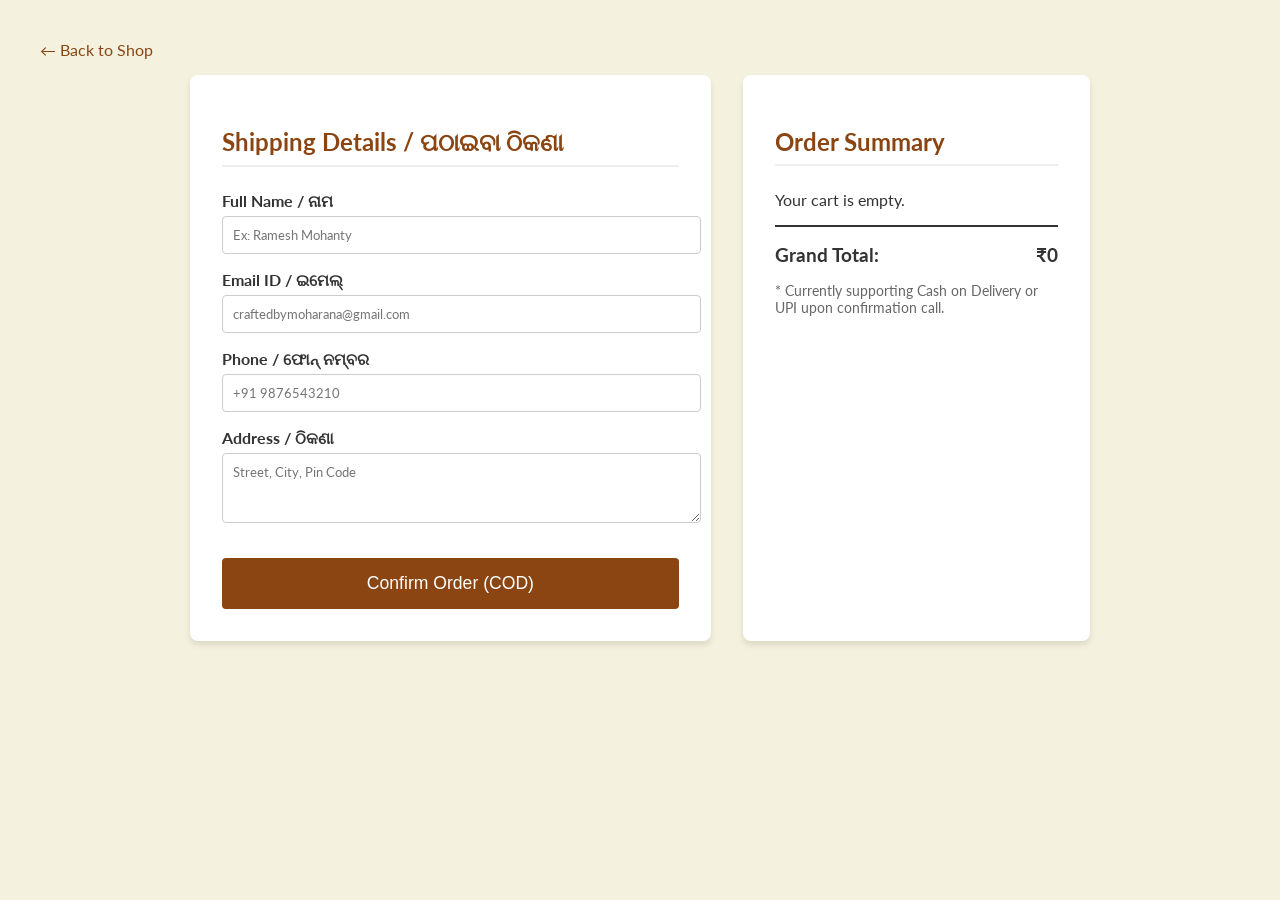
==== checkout.html @ 7d503a2c "Initial commit: CraftedByMoharana website Added frontend files including HTML, CSS, JavaScript, and " ====
<!DOCTYPE html>
<html lang="en">
<head>
    <meta charset="UTF-8">
    <meta name="viewport" content="width=device-width, initial-scale=1.0">
    <title>Checkout | CraftedByMoharana</title>
    <link rel="icon" type="image/png" href="images/logo-icon.png">
    <link href="https://fonts.googleapis.com/css2?family=Lato:wght@400;700&display=swap" rel="stylesheet">
    <style>
        :root { --primary: #8B4513; --bg: #F4F1DE; --white: #fff; }
        body { font-family: 'Lato', sans-serif; background: var(--bg); padding: 2rem; color: #333; }
        
        .container { max-width: 900px; margin: 0 auto; display: grid; grid-template-columns: 1.5fr 1fr; gap: 2rem; }
        
        .card { background: var(--white); padding: 2rem; border-radius: 8px; box-shadow: 0 4px 6px rgba(0,0,0,0.1); }
        h2 { color: var(--primary); margin-bottom: 1.5rem; border-bottom: 2px solid #eee; padding-bottom: 0.5rem; }

        .form-group { margin-bottom: 1rem; }
        label { display: block; margin-bottom: 5px; font-weight: bold; }
        input, textarea { width: 100%; padding: 10px; border: 1px solid #ccc; border-radius: 4px; font-family: inherit; }
        
        .order-item { display: flex; justify-content: space-between; margin-bottom: 1rem; border-bottom: 1px solid #f0f0f0; padding-bottom: 0.5rem; }
        .total-section { font-size: 1.2rem; font-weight: bold; margin-top: 1rem; padding-top: 1rem; border-top: 2px solid #333; display: flex; justify-content: space-between; }
        
        .place-order-btn {
            background: var(--primary); color: white; border: none; width: 100%; padding: 15px;
            font-size: 1.1rem; border-radius: 4px; cursor: pointer; margin-top: 1rem;
        }
        .place-order-btn:hover { opacity: 0.9; }
        .back-link { display: block; margin-bottom: 1rem; color: var(--primary); text-decoration: none; }

        @media (max-width: 768px) { .container { grid-template-columns: 1fr; } }
    </style>
</head>
<body>

    <a href="index.html" class="back-link">← Back to Shop</a>

    <div class="container">
        <div class="card">
            <h2>Shipping Details / ପଠାଇବା ଠିକଣା</h2>
            <form id="checkoutForm" onsubmit="handleOrder(event)">
                <div class="form-group">
                    <label>Full Name / ନାମ</label>
                    <input type="text" required placeholder="Ex: Ramesh Mohanty">
                </div>
                <div class="form-group">
                    <label>Email ID / ଇମେଲ୍</label>
                    <input type="email" required placeholder="craftedbymoharana@gmail.com">
                </div>
                <div class="form-group">
                    <label>Phone / ଫୋନ୍ ନମ୍ବର</label>
                    <input type="tel" required placeholder="+91 9876543210">
                </div>
                <div class="form-group">
                    <label>Address / ଠିକଣା</label>
                    <textarea rows="3" required placeholder="Street, City, Pin Code"></textarea>
                </div>
                <button type="submit" class="place-order-btn">Confirm Order (COD)</button>
            </form>
        </div>

        <div class="card">
            <h2>Order Summary</h2>
            <div id="orderItems">
                </div>
            <div class="total-section">
                <span>Grand Total:</span>
                <span id="grandTotal">₹0</span>
            </div>
            <p style="margin-top: 1rem; font-size: 0.9rem; color: #666;">
                * Currently supporting Cash on Delivery or UPI upon confirmation call.
            </p>
        </div>
    </div>

    <script>
        const scriptURL = 'https://script.google.com/macros/s/AKfycbyS-cXesrNfYK2GkmxH1iBclmQdfcUUCAVaN60Hn2K7fjvcpnPXSAAt91kxCVmMfcC-/exec';

        const cart = JSON.parse(localStorage.getItem('moharanaCart')) || [];
        const lang = localStorage.getItem('moharanaLang') || 'en';
        const orderContainer = document.getElementById('orderItems');
        let total = 0;

        if (cart.length === 0) {
            orderContainer.innerHTML = "<p>Your cart is empty.</p>";
        } else {
            cart.forEach(item => {
                total += item.price;
                const name = item.name[lang] || item.name['en'];
                const div = document.createElement('div');
                div.className = 'order-item';
                div.innerHTML = `<span>${name}</span><span>₹${item.price}</span>`;
                orderContainer.appendChild(div);
            });
            document.getElementById('grandTotal').innerText = '₹' + total;
        }

        function handleOrder(e) {
            e.preventDefault();
            const submitBtn = document.querySelector('.place-order-btn');

            if(cart.length === 0) { alert("Cart is empty"); return; }

            if(confirm("Confirm your order for ₹" + total + "?")) {
                
                submitBtn.innerText = "Processing...";
                submitBtn.disabled = true;

                const orderData = {
                    'Date': new Date().toString(),
                    'Order ID': 'ORD-' + Math.floor(Math.random() * 10000),
                    'Customer Name': document.querySelector('input[placeholder="Ex: Ramesh Mohanty"]').value,
                    'Phone': document.querySelector('input[type="tel"]').value,
                    'Address': document.querySelector('textarea').value,
                    'Total Amount': total,
                    'items': cart.map(item => ({ name: item.name['en'], price: item.price }))
                };

                fetch(scriptURL, {
                    method: 'POST',
                    body: JSON.stringify(orderData),
                    mode: 'no-cors',
                    headers: {
                        'Content-Type': 'application/json'
                    }
                })
                .then(() => {
                    localStorage.removeItem('moharanaCart');
                    window.location.href = 'thankyou.html';
                })
                .catch(error => {
                    console.error('Error!', error.message);
                    alert("Error! Please try again.");
                    submitBtn.innerText = "Confirm Order (COD)";
                    submitBtn.disabled = false;
                });
            }
        }
    </script>
</body>
</html>
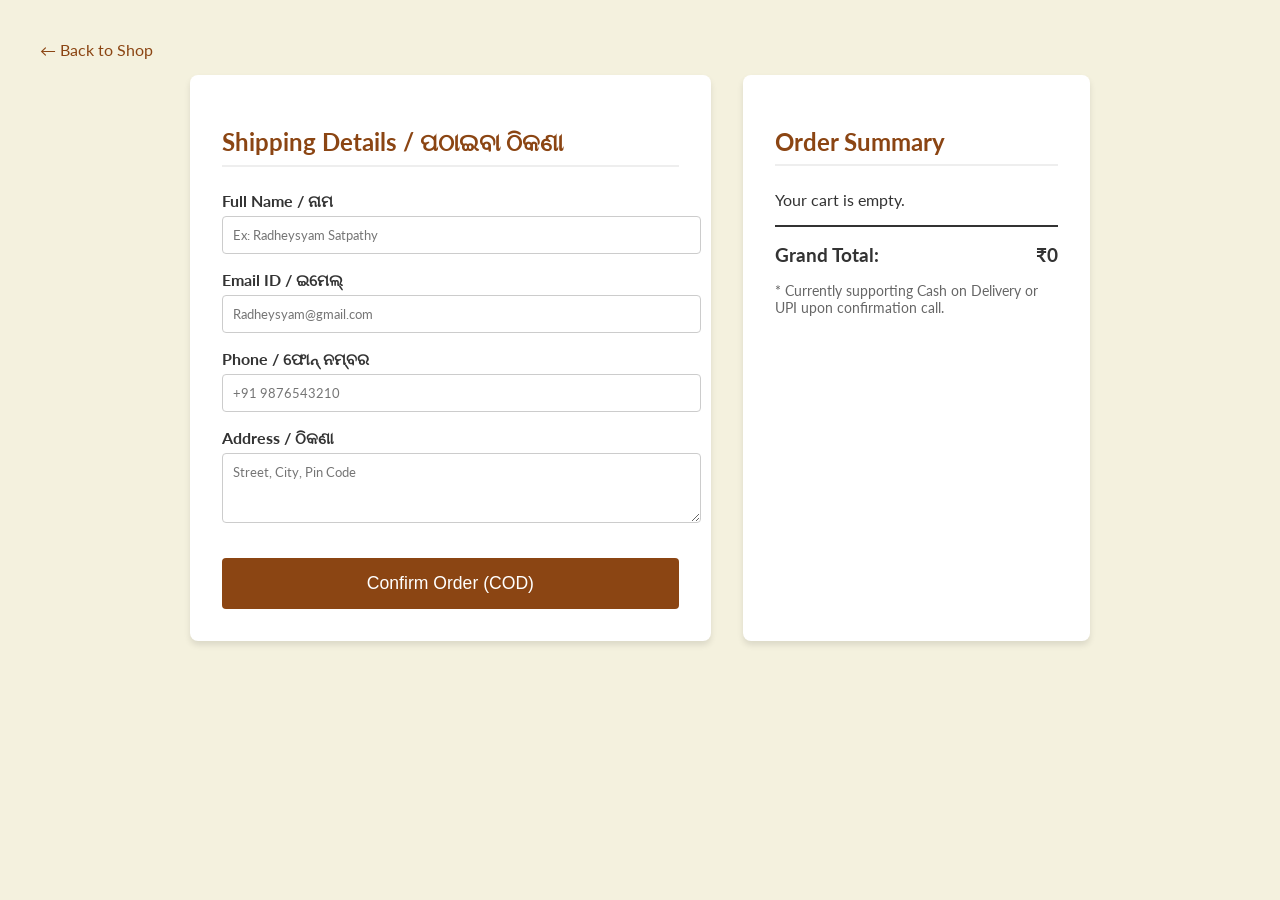
==== commit 65996610: "Update checkout.html Updated input fields to use IDs for better access in JavaScript." ====
--- a/checkout.html
+++ b/checkout.html
@@ -27,6 +27,7 @@
             font-size: 1.1rem; border-radius: 4px; cursor: pointer; margin-top: 1rem;
         }
         .place-order-btn:hover { opacity: 0.9; }
+        .place-order-btn:disabled { background: #ccc; cursor: not-allowed; } 
         .back-link { display: block; margin-bottom: 1rem; color: var(--primary); text-decoration: none; }
 
         @media (max-width: 768px) { .container { grid-template-columns: 1fr; } }
@@ -42,19 +43,19 @@
             <form id="checkoutForm" onsubmit="handleOrder(event)">
                 <div class="form-group">
                     <label>Full Name / ନାମ</label>
-                    <input type="text" required placeholder="Ex: Ramesh Mohanty">
+                    <input type="text" id="custName" required placeholder="Ex: Radheysyam Satpathy">
                 </div>
                 <div class="form-group">
                     <label>Email ID / ଇମେଲ୍</label>
-                    <input type="email" required placeholder="craftedbymoharana@gmail.com">
+                    <input type="email" required placeholder="Radheysyam@gmail.com">
                 </div>
                 <div class="form-group">
                     <label>Phone / ଫୋନ୍ ନମ୍ବର</label>
-                    <input type="tel" required placeholder="+91 9876543210">
+                    <input type="tel" id="custPhone" required placeholder="+91 9876543210">
                 </div>
                 <div class="form-group">
                     <label>Address / ଠିକଣା</label>
-                    <textarea rows="3" required placeholder="Street, City, Pin Code"></textarea>
+                    <textarea id="custAddress" rows="3" required placeholder="Street, City, Pin Code"></textarea>
                 </div>
                 <button type="submit" class="place-order-btn">Confirm Order (COD)</button>
             </form>
@@ -63,7 +64,7 @@
         <div class="card">
             <h2>Order Summary</h2>
             <div id="orderItems">
-                </div>
+            </div>
             <div class="total-section">
                 <span>Grand Total:</span>
                 <span id="grandTotal">₹0</span>
@@ -75,6 +76,7 @@
     </div>
 
     <script>
+        // ⚠️ MAKE SURE THIS IS YOUR LATEST GOOGLE SCRIPT URL
         const scriptURL = 'https://script.google.com/macros/s/AKfycbyS-cXesrNfYK2GkmxH1iBclmQdfcUUCAVaN60Hn2K7fjvcpnPXSAAt91kxCVmMfcC-/exec';
 
         const cart = JSON.parse(localStorage.getItem('moharanaCart')) || [];
@@ -110,9 +112,9 @@
                 const orderData = {
                     'Date': new Date().toString(),
                     'Order ID': 'ORD-' + Math.floor(Math.random() * 10000),
-                    'Customer Name': document.querySelector('input[placeholder="Ex: Ramesh Mohanty"]').value,
-                    'Phone': document.querySelector('input[type="tel"]').value,
-                    'Address': document.querySelector('textarea').value,
+                    'Customer Name': document.getElementById('custName').value, 
+                    'Phone': document.getElementById('custPhone').value,       
+                    'Address': document.getElementById('custAddress').value,   
                     'Total Amount': total,
                     'items': cart.map(item => ({ name: item.name['en'], price: item.price }))
                 };
@@ -126,9 +128,15 @@
                     }
                 })
                 .then(() => {
-                    localStorage.removeItem('moharanaCart');
-                    window.location.href = 'thankyou.html';
-                })
+    // 1. Save the generated Order ID so the next page can see it
+    localStorage.setItem('lastOrderId', orderData['Order ID']);
+    
+    // 2. Clear the cart
+    localStorage.removeItem('moharanaCart');
+    
+    // 3. Go to Thank You page
+    window.location.href = 'thankyou.html';
+})
                 .catch(error => {
                     console.error('Error!', error.message);
                     alert("Error! Please try again.");
@@ -139,4 +147,4 @@
         }
     </script>
 </body>
-</html>+</html>
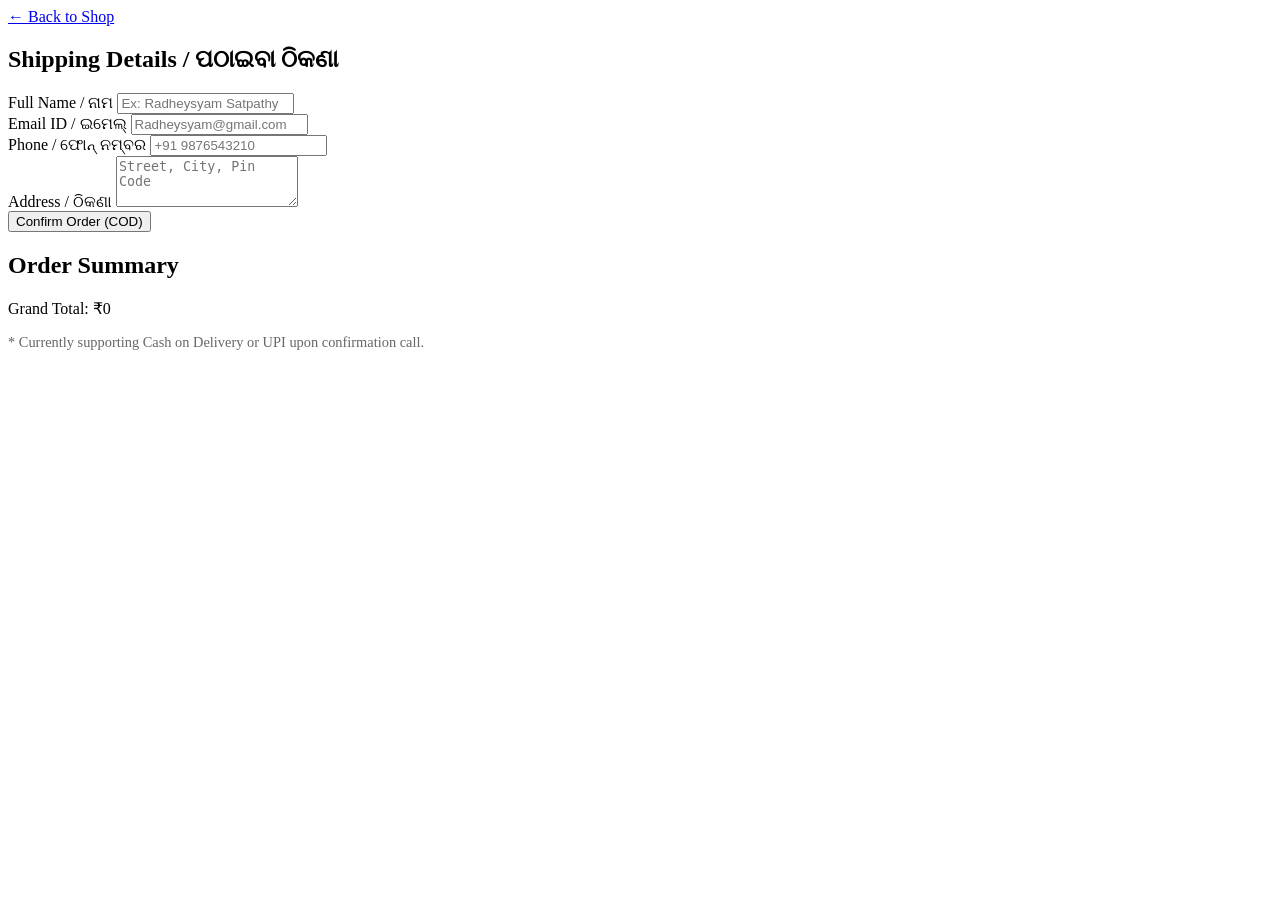
==== commit 8e4b9827: "Update checkout.html" ====
--- a/checkout.html
+++ b/checkout.html
@@ -5,146 +5,70 @@
     <meta name="viewport" content="width=device-width, initial-scale=1.0">
     <title>Checkout | CraftedByMoharana</title>
     <link rel="icon" type="image/png" href="images/logo-icon.png">
+
+    <!-- Google Font -->
     <link href="https://fonts.googleapis.com/css2?family=Lato:wght@400;700&display=swap" rel="stylesheet">
-    <style>
-        :root { --primary: #8B4513; --bg: #F4F1DE; --white: #fff; }
-        body { font-family: 'Lato', sans-serif; background: var(--bg); padding: 2rem; color: #333; }
-        
-        .container { max-width: 900px; margin: 0 auto; display: grid; grid-template-columns: 1.5fr 1fr; gap: 2rem; }
-        
-        .card { background: var(--white); padding: 2rem; border-radius: 8px; box-shadow: 0 4px 6px rgba(0,0,0,0.1); }
-        h2 { color: var(--primary); margin-bottom: 1.5rem; border-bottom: 2px solid #eee; padding-bottom: 0.5rem; }
 
-        .form-group { margin-bottom: 1rem; }
-        label { display: block; margin-bottom: 5px; font-weight: bold; }
-        input, textarea { width: 100%; padding: 10px; border: 1px solid #ccc; border-radius: 4px; font-family: inherit; }
-        
-        .order-item { display: flex; justify-content: space-between; margin-bottom: 1rem; border-bottom: 1px solid #f0f0f0; padding-bottom: 0.5rem; }
-        .total-section { font-size: 1.2rem; font-weight: bold; margin-top: 1rem; padding-top: 1rem; border-top: 2px solid #333; display: flex; justify-content: space-between; }
-        
-        .place-order-btn {
-            background: var(--primary); color: white; border: none; width: 100%; padding: 15px;
-            font-size: 1.1rem; border-radius: 4px; cursor: pointer; margin-top: 1rem;
-        }
-        .place-order-btn:hover { opacity: 0.9; }
-        .place-order-btn:disabled { background: #ccc; cursor: not-allowed; } 
-        .back-link { display: block; margin-bottom: 1rem; color: var(--primary); text-decoration: none; }
-
-        @media (max-width: 768px) { .container { grid-template-columns: 1fr; } }
-    </style>
+    <!-- External CSS -->
+    <link rel="stylesheet" href="checkout.css">
 </head>
 <body>
 
     <a href="index.html" class="back-link">← Back to Shop</a>
 
     <div class="container">
+
+        <!-- Shipping Form -->
         <div class="card">
             <h2>Shipping Details / ପଠାଇବା ଠିକଣା</h2>
+
             <form id="checkoutForm" onsubmit="handleOrder(event)">
                 <div class="form-group">
                     <label>Full Name / ନାମ</label>
                     <input type="text" id="custName" required placeholder="Ex: Radheysyam Satpathy">
                 </div>
+
                 <div class="form-group">
                     <label>Email ID / ଇମେଲ୍</label>
                     <input type="email" required placeholder="Radheysyam@gmail.com">
                 </div>
+
                 <div class="form-group">
                     <label>Phone / ଫୋନ୍ ନମ୍ବର</label>
                     <input type="tel" id="custPhone" required placeholder="+91 9876543210">
                 </div>
+
                 <div class="form-group">
                     <label>Address / ଠିକଣା</label>
                     <textarea id="custAddress" rows="3" required placeholder="Street, City, Pin Code"></textarea>
                 </div>
-                <button type="submit" class="place-order-btn">Confirm Order (COD)</button>
+
+                <button type="submit" class="place-order-btn">
+                    Confirm Order (COD)
+                </button>
             </form>
         </div>
 
+        <!-- Order Summary -->
         <div class="card">
             <h2>Order Summary</h2>
-            <div id="orderItems">
-            </div>
+
+            <div id="orderItems"></div>
+
             <div class="total-section">
                 <span>Grand Total:</span>
                 <span id="grandTotal">₹0</span>
             </div>
+
             <p style="margin-top: 1rem; font-size: 0.9rem; color: #666;">
                 * Currently supporting Cash on Delivery or UPI upon confirmation call.
             </p>
         </div>
+
     </div>
 
-    <script>
-        // ⚠️ MAKE SURE THIS IS YOUR LATEST GOOGLE SCRIPT URL
-        const scriptURL = 'https://script.google.com/macros/s/AKfycbyS-cXesrNfYK2GkmxH1iBclmQdfcUUCAVaN60Hn2K7fjvcpnPXSAAt91kxCVmMfcC-/exec';
+    <!-- External JavaScript -->
+    <script src="checkout.js"></script>
 
-        const cart = JSON.parse(localStorage.getItem('moharanaCart')) || [];
-        const lang = localStorage.getItem('moharanaLang') || 'en';
-        const orderContainer = document.getElementById('orderItems');
-        let total = 0;
-
-        if (cart.length === 0) {
-            orderContainer.innerHTML = "<p>Your cart is empty.</p>";
-        } else {
-            cart.forEach(item => {
-                total += item.price;
-                const name = item.name[lang] || item.name['en'];
-                const div = document.createElement('div');
-                div.className = 'order-item';
-                div.innerHTML = `<span>${name}</span><span>₹${item.price}</span>`;
-                orderContainer.appendChild(div);
-            });
-            document.getElementById('grandTotal').innerText = '₹' + total;
-        }
-
-        function handleOrder(e) {
-            e.preventDefault();
-            const submitBtn = document.querySelector('.place-order-btn');
-
-            if(cart.length === 0) { alert("Cart is empty"); return; }
-
-            if(confirm("Confirm your order for ₹" + total + "?")) {
-                
-                submitBtn.innerText = "Processing...";
-                submitBtn.disabled = true;
-
-                const orderData = {
-                    'Date': new Date().toString(),
-                    'Order ID': 'ORD-' + Math.floor(Math.random() * 10000),
-                    'Customer Name': document.getElementById('custName').value, 
-                    'Phone': document.getElementById('custPhone').value,       
-                    'Address': document.getElementById('custAddress').value,   
-                    'Total Amount': total,
-                    'items': cart.map(item => ({ name: item.name['en'], price: item.price }))
-                };
-
-                fetch(scriptURL, {
-                    method: 'POST',
-                    body: JSON.stringify(orderData),
-                    mode: 'no-cors',
-                    headers: {
-                        'Content-Type': 'application/json'
-                    }
-                })
-                .then(() => {
-    // 1. Save the generated Order ID so the next page can see it
-    localStorage.setItem('lastOrderId', orderData['Order ID']);
-    
-    // 2. Clear the cart
-    localStorage.removeItem('moharanaCart');
-    
-    // 3. Go to Thank You page
-    window.location.href = 'thankyou.html';
-})
-                .catch(error => {
-                    console.error('Error!', error.message);
-                    alert("Error! Please try again.");
-                    submitBtn.innerText = "Confirm Order (COD)";
-                    submitBtn.disabled = false;
-                });
-            }
-        }
-    </script>
 </body>
 </html>
